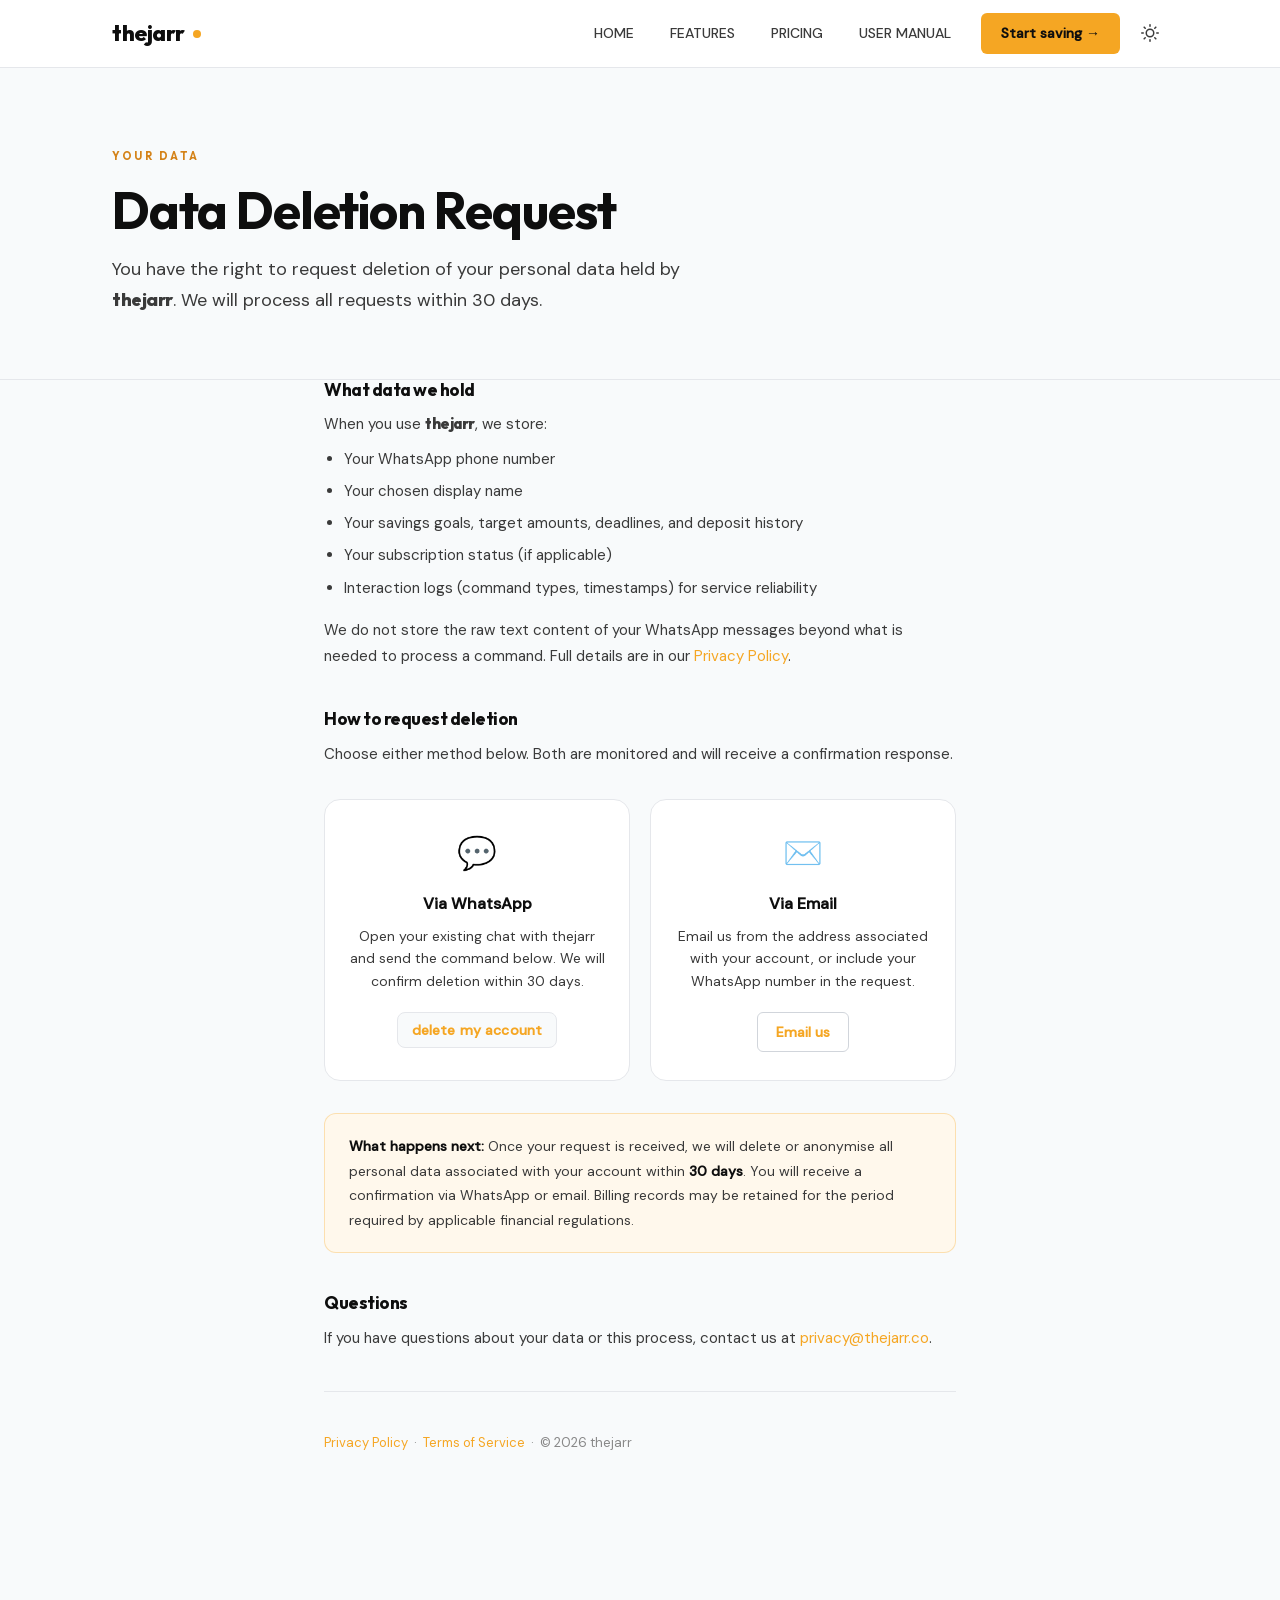
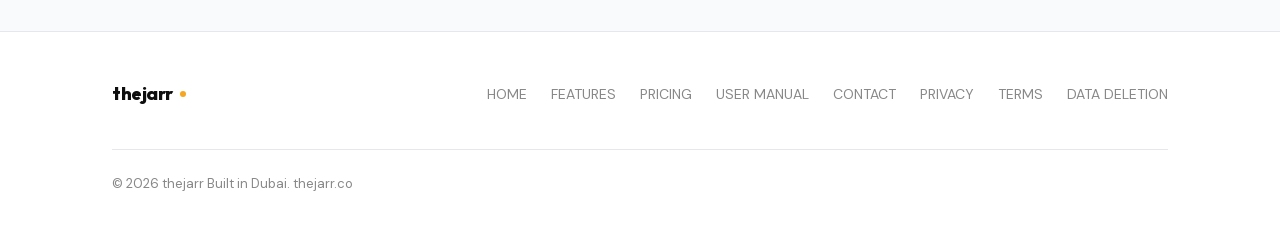
==== data-deletion.html @ 2d52b377 "add data deletion url" ====
<!DOCTYPE html>
<html lang="en">
<head>
  <meta charset="UTF-8" />
  <meta name="viewport" content="width=device-width, initial-scale=1.0" />
  <title>Data Deletion Request - thejarr</title>
  <meta name="description" content="Request deletion of your personal data held by thejarr. We will process your request within 30 days." />
  <link rel="stylesheet" href="theme.css" />
  <link rel="stylesheet" href="theme-dark.css" />
  <link rel="stylesheet" href="styles.css" />
  <style>
    .legal-body {
      max-width: 680px;
      margin: 0 auto;
      padding: 0 24px 80px;
    }
    .legal-body p,
    .legal-body li {
      font-size: 0.9375rem;
      line-height: 1.75;
      color: var(--ink-soft);
    }
    .legal-body ul {
      padding-left: 20px;
      margin: 8px 0 16px;
    }
    .legal-body li { margin-bottom: 6px; }
    .legal-body a { color: var(--amber); text-decoration: none; }
    .legal-body a:hover { text-decoration: underline; }
    .legal-meta {
      font-size: 13px;
      color: var(--ink-muted);
      margin-top: 8px;
    }
    .legal-divider {
      border: none;
      border-top: 1px solid var(--border);
      margin: 40px 0;
    }

    /* Deletion option cards */
    .deletion-options {
      display: grid;
      grid-template-columns: 1fr 1fr;
      gap: 20px;
      margin: 32px 0;
    }
    @media (max-width: 560px) {
      .deletion-options { grid-template-columns: 1fr; }
    }
    .deletion-card {
      background: var(--white);
      border: 1px solid var(--border);
      border-radius: 16px;
      padding: 28px 24px;
      text-align: center;
    }
    .deletion-card .dc-icon {
      font-size: 32px;
      margin-bottom: 12px;
    }
    .deletion-card .dc-title {
      font-size: 1rem;
      font-weight: 700;
      color: var(--ink);
      margin-bottom: 8px;
    }
    .deletion-card .dc-body {
      font-size: 0.875rem;
      color: var(--ink-soft);
      line-height: 1.6;
      margin-bottom: 20px;
    }
    .deletion-card code {
      display: inline-block;
      background: var(--canvas);
      border: 1px solid var(--border);
      border-radius: 8px;
      padding: 6px 14px;
      font-size: 0.875rem;
      color: var(--amber);
      font-family: 'DM Sans', monospace;
      letter-spacing: 0.01em;
    }

    /* Status note */
    .status-note {
      background: var(--amber-pale);
      border: 1px solid var(--accent-border);
      border-radius: 12px;
      padding: 20px 24px;
      margin: 32px 0;
    }
    .status-note p {
      margin: 0;
      font-size: 0.875rem;
      color: var(--ink-soft);
    }
    .status-note strong { color: var(--ink); }
  </style>
</head>
<body>

<nav class="nav"></nav>

<main>

<!-- ══ PAGE HERO ═════════════════════════════════════ -->
<section class="page-hero">
  <div class="container">
    <div style="max-width: 600px;">
      <span class="eyebrow">Your data</span>
      <h1 class="headline anim-fade-up">Data Deletion Request</h1>
      <p class="body-lg anim-fade-up anim-delay-1" style="margin-top: 16px;">
        You have the right to request deletion of your personal data held by <strong class="brand">thejarr</strong>.
        We will process all requests within 30 days.
      </p>
    </div>
  </div>
</section>

<!-- ══ CONTENT ═══════════════════════════════════════ -->
<section class="section" style="padding-top: 0;">
  <div class="legal-body">

    <h2 style="font-size:1.1rem; font-weight:700; color:var(--ink); margin-bottom:12px;">What data we hold</h2>
    <p>When you use <strong class="brand">thejarr</strong>, we store:</p>
    <ul>
      <li>Your WhatsApp phone number</li>
      <li>Your chosen display name</li>
      <li>Your savings goals, target amounts, deadlines, and deposit history</li>
      <li>Your subscription status (if applicable)</li>
      <li>Interaction logs (command types, timestamps) for service reliability</li>
    </ul>
    <p>We do not store the raw text content of your WhatsApp messages beyond what is needed to process a command. Full details are in our <a href="privacy.html">Privacy Policy</a>.</p>

    <h2 style="font-size:1.1rem; font-weight:700; color:var(--ink); margin: 40px 0 12px;">How to request deletion</h2>
    <p>Choose either method below. Both are monitored and will receive a confirmation response.</p>

    <div class="deletion-options">
      <div class="deletion-card">
        <div class="dc-icon">💬</div>
        <div class="dc-title">Via WhatsApp</div>
        <p class="dc-body">Open your existing chat with thejarr and send the command below. We will confirm deletion within 30 days.</p>
        <code>delete my account</code>
      </div>
      <div class="deletion-card">
        <div class="dc-icon">✉️</div>
        <div class="dc-title">Via Email</div>
        <p class="dc-body">Email us from the address associated with your account, or include your WhatsApp number in the request.</p>
        <a href="mailto:privacy@thejarr.co?subject=Data%20Deletion%20Request&body=Please%20delete%20all%20personal%20data%20associated%20with%20my%20account.%20My%20WhatsApp%20number%20is%3A%20" class="btn btn-secondary" style="font-size:14px; padding: 8px 18px;">Email us</a>
      </div>
    </div>

    <div class="status-note">
      <p>
        <strong>What happens next:</strong> Once your request is received, we will delete or anonymise all personal data associated with your account within <strong>30 days</strong>. You will receive a confirmation via WhatsApp or email. Billing records may be retained for the period required by applicable financial regulations.
      </p>
    </div>

    <h2 style="font-size:1.1rem; font-weight:700; color:var(--ink); margin: 40px 0 12px;">Questions</h2>
    <p>
      If you have questions about your data or this process, contact us at
      <a href="mailto:privacy@thejarr.co">privacy@thejarr.co</a>.
    </p>

    <hr class="legal-divider" />
    <p style="font-size:13px; color:var(--ink-muted);">
      <a href="privacy.html">Privacy Policy</a> &nbsp;·&nbsp;
      <a href="terms.html">Terms of Service</a> &nbsp;·&nbsp;
      © 2026 thejarr
    </p>
  </div>
</section>

</main>

<footer class="footer"></footer>

<script src="main.js"></script>
</body>
</html>
---- theme.css ----
/* ═══════════════════════════════════════════════════════
   thejarr — Colour Theme (light)
   Edit this file to change the entire site palette.
   Dark overrides live in theme-dark.css
═══════════════════════════════════════════════════════ */

:root {
  /* ── Text ─────────────────────────────────────────── */
  --ink:              #0e0e0e;
  --ink-soft:         #3a3a3a;
  --ink-muted:        #888;

  /* ── Backgrounds ──────────────────────────────────── */
  --canvas:           #f8fafb;
  --white:            #ffffff;
  --nav-bg:           rgba(255,255,255,0.92);
  --nav-mobile-bg:    rgba(255,255,255,0.98);
  --surface-inverse:  #0e0e0e;   /* dark blocks: CTA, phone, cmd blocks */

  /* ── Accent (brand colour) ────────────────────────── */
  --amber:            #f5a623;
  --amber-deep:       #d4831a;
  --amber-pale:       #fff8ec;
  --amber-glow:       rgba(245,166,35,0.12);
  --accent-border:    rgba(245,166,35,0.3);

  /* ── Semantic ─────────────────────────────────────── */
  --green:            #10b981;

  /* ── Borders ──────────────────────────────────────── */
  --border:           #e5e7eb;
  --border-strong:    #d1d5db;
}
---- theme-dark.css ----
/* ═══════════════════════════════════════════════════════
   thejarr — Dark Theme
   Applied via [data-theme="dark"] on <html>.
   Also respects prefers-color-scheme when no explicit
   preference has been set by the user.
═══════════════════════════════════════════════════════ */

/* ── Shared dark values ─────────────────────────────── */
[data-theme="dark"] {
  /* ── Text ───────────────────────────────────────── */
  --ink:              #f0f0f0;
  --ink-soft:         #a8a8b3;
  --ink-muted:        #5a5a68;

  /* ── Backgrounds ────────────────────────────────── */
  --canvas:           #0d1117;
  --white:            #161b26;
  --nav-bg:           rgba(13,17,23,0.92);
  --nav-mobile-bg:    rgba(13,17,23,0.98);
  --surface-inverse:  #1a2030;

  /* ── Accent — unchanged ──────────────────────────── */
  --amber:            #f5a623;
  --amber-deep:       #d4831a;
  --amber-pale:       rgba(245,166,35,0.12);
  --amber-glow:       rgba(245,166,35,0.15);
  --accent-border:    rgba(245,166,35,0.35);
  --green:            #10b981;

  /* ── Borders ─────────────────────────────────────── */
  --border:           rgba(255,255,255,0.08);
  --border-strong:    rgba(255,255,255,0.16);

  /* ── Shadows ─────────────────────────────────────── */
  --shadow-sm: 0 1px 3px rgba(0,0,0,0.4), 0 1px 2px rgba(0,0,0,0.3);
  --shadow-md: 0 4px 16px rgba(0,0,0,0.5), 0 2px 6px rgba(0,0,0,0.3);
  --shadow-lg: 0 16px 48px rgba(0,0,0,0.6), 0 4px 12px rgba(0,0,0,0.4);
}

/* ── WhatsApp pill ──────────────────────────────────── */
[data-theme="dark"] .wa-pill {
  background: rgba(34,197,94,0.08);
  color: #86efac;
  border-color: rgba(34,197,94,0.18);
}

/* ── Phone mockup — dark WhatsApp palette ───────────── */
[data-theme="dark"] .phone-header {
  background: #1f2c34;
}
[data-theme="dark"] .phone-screen {
  background: #0d1821;
}
[data-theme="dark"] .bubble-in  { background: #202c33; color: #e9edef; }
[data-theme="dark"] .bubble-out { background: #005c4b; color: #e9edef; }
[data-theme="dark"] .bubble-time { color: rgba(255,255,255,0.45); }

/* ── System preference (when no explicit toggle set) ── */
@media (prefers-color-scheme: dark) {
  :root:not([data-theme="light"]) .phone-header { background: #1f2c34; }
  :root:not([data-theme="light"]) .phone-screen {
    background: #0d1821;
  }
  :root:not([data-theme="light"]) .bubble-in  { background: #202c33; color: #e9edef; }
  :root:not([data-theme="light"]) .bubble-out { background: #005c4b; color: #e9edef; }
  :root:not([data-theme="light"]) .bubble-time { color: rgba(255,255,255,0.45); }
  :root:not([data-theme="light"]) .wa-pill {
    background: rgba(34,197,94,0.08);
    color: #86efac;
    border-color: rgba(34,197,94,0.18);
  }

  :root:not([data-theme="light"]) {
    --ink:              #f0f0f0;
    --ink-soft:         #a8a8b3;
    --ink-muted:        #5a5a68;
    --canvas:           #0d1117;
    --white:            #161b26;
    --nav-bg:           rgba(13,17,23,0.92);
    --nav-mobile-bg:    rgba(13,17,23,0.98);
    --surface-inverse:  #1a2030;
    --amber:            #f5a623;
    --amber-deep:       #d4831a;
    --amber-pale:       rgba(245,166,35,0.12);
    --amber-glow:       rgba(245,166,35,0.15);
    --accent-border:    rgba(245,166,35,0.35);
    --green:            #10b981;
    --border:           rgba(255,255,255,0.08);
    --border-strong:    rgba(255,255,255,0.16);
    --shadow-sm: 0 1px 3px rgba(0,0,0,0.4), 0 1px 2px rgba(0,0,0,0.3);
    --shadow-md: 0 4px 16px rgba(0,0,0,0.5), 0 2px 6px rgba(0,0,0,0.3);
    --shadow-lg: 0 16px 48px rgba(0,0,0,0.6), 0 4px 12px rgba(0,0,0,0.4);
  }
}
---- styles.css ----
/* ═══════════════════════════════════════════════════════
   JARR — Global Styles
   thejarr.co
═══════════════════════════════════════════════════════ */

/* ── Self-hosted fonts ───────────────────────────────────────── */
@font-face {
  font-family: 'Outfit';
  font-style: normal;
  font-weight: 300 800;
  font-display: swap;
  src: url('fonts/outfit-latin-ext.woff2') format('woff2');
  unicode-range: U+0100-02BA, U+02BD-02C5, U+02C7-02CC, U+02CE-02D7, U+02DD-02FF, U+0304, U+0308, U+0329, U+1D00-1DBF, U+1E00-1E9F, U+1EF2-1EFF, U+2020, U+20A0-20AB, U+20AD-20C0, U+2113, U+2C60-2C7F, U+A720-A7FF;
}
@font-face {
  font-family: 'Outfit';
  font-style: normal;
  font-weight: 300 800;
  font-display: swap;
  src: url('fonts/outfit-latin.woff2') format('woff2');
  unicode-range: U+0000-00FF, U+0131, U+0152-0153, U+02BB-02BC, U+02C6, U+02DA, U+02DC, U+0304, U+0308, U+0329, U+2000-206F, U+20AC, U+2122, U+2191, U+2193, U+2212, U+2215, U+FEFF, U+FFFD;
}

@font-face {
  font-family: 'DM Sans';
  font-style: normal;
  font-weight: 300 500;
  font-display: swap;
  src: url('fonts/c3cb240f9c892514-s.d8e4bce2.woff2') format('woff2');
  unicode-range: U+100-2BA, U+2BD-2C5, U+2C7-2CC, U+2CE-2D7, U+2DD-2FF, U+304, U+308, U+329, U+1D00-1DBF, U+1E00-1E9F, U+1EF2-1EFF, U+2020, U+20A0-20AB, U+20AD-20C0, U+2113, U+2C60-2C7F, U+A720-A7FF;
}
@font-face {
  font-family: 'DM Sans';
  font-style: normal;
  font-weight: 300 500;
  font-display: swap;
  src: url('fonts/5c285b27cdda1fe8-s.p.a62025f2.woff2') format('woff2');
  unicode-range: U+0000-00FF, U+0131, U+0152-0153, U+02BB-02BC, U+02C6, U+02DA, U+02DC, U+0304, U+0308, U+0329, U+2000-206F, U+20AC, U+2122, U+2191, U+2193, U+2212, U+2215, U+FEFF, U+FFFD;
}
@font-face {
  font-family: 'DM Sans Fallback';
  src: local(Arial);
  ascent-override: 94.9%;
  descent-override: 29.66%;
  line-gap-override: 0%;
  size-adjust: 104.53%;
}

/* ── Tokens ─────────────────────────────────────────── */
/* Colours live in theme.css — loaded via <link> in HTML */

:root {
  --shadow-sm: 0 1px 3px rgba(0,0,0,0.06), 0 1px 2px rgba(0,0,0,0.04);
  --shadow-md: 0 4px 16px rgba(0,0,0,0.08), 0 2px 6px rgba(0,0,0,0.04);
  --shadow-lg: 0 16px 48px rgba(0,0,0,0.10), 0 4px 12px rgba(0,0,0,0.06);
  --radius-sm: 6px;
  --radius-md: 12px;
  --radius-lg: 20px;
  --font-display: 'Outfit', sans-serif;
  --font-body:    'DM Sans', 'DM Sans Fallback', sans-serif;
  --max-w: 1120px;
  --nav-h: 68px;
}

/* ── Reset ───────────────────────────────────────────── */
*, *::before, *::after { box-sizing: border-box; margin: 0; padding: 0; }
html { scroll-behavior: smooth; }
body {
  -webkit-font-smoothing: antialiased;
  -moz-osx-font-smoothing: grayscale;
  background: var(--canvas);
  color: var(--ink);
  font-family: var(--font-body);
  font-size: 16px;
  line-height: 1.6;
}
img, svg { display: block; max-width: 100%; }
a { color: inherit; text-decoration: none; }
button { cursor: pointer; font-family: inherit; border: none; background: none; }

/* ── Nav ─────────────────────────────────────────────── */
.nav {
  position: sticky;
  top: 0;
  z-index: 100;
  background: var(--nav-bg);
  backdrop-filter: blur(12px);
  border-bottom: 1px solid var(--border);
  height: var(--nav-h);
}
.nav-inner {
  max-width: var(--max-w);
  margin: 0 auto;
  padding: 0 32px;
  height: 100%;
  display: flex;
  align-items: center;
  justify-content: space-between;
}
.nav-logo {
  font-family: var(--font-display);
  font-weight: 800;
  font-size: 22px;
  letter-spacing: -0.5px;
  color: var(--ink);
  display: flex;
  align-items: center;
  gap: 8px;
}
.brand {
  font-family: var(--font-display);
  font-weight: 800;
  letter-spacing: -0.5px;
  font-size: inherit;
}
.nav-logo-dot {
  width: 8px;
  height: 8px;
  border-radius: 50%;
  background: var(--amber);
  display: inline-block;
}
.nav-links {
  display: flex;
  align-items: center;
  gap: 8px;
}
.nav-link {
  font-size: 14px;
  font-weight: 500;
  color: var(--ink-soft);
  padding: 8px 14px;
  border-radius: var(--radius-sm);
  transition: color 0.15s, background 0.15s;
}
.nav-link:hover { color: var(--ink); background: var(--amber-glow); }
.nav-link.active { color: var(--amber-deep); font-weight: 600; }
.nav-cta {
  font-size: 14px;
  font-weight: 600;
  color: var(--ink);
  background: var(--amber);
  padding: 9px 20px;
  border-radius: var(--radius-sm);
  transition: background 0.15s, transform 0.1s;
  margin-left: 8px;
}
.nav-cta:hover { background: var(--amber-deep); color: #fff; transform: translateY(-2px); box-shadow: 0 8px 24px rgba(245,166,35,0.35); }
.theme-toggle {
  width: 36px; height: 36px;
  display: flex; align-items: center; justify-content: center;
  border-radius: var(--radius-sm);
  color: var(--ink-soft);
  transition: color 0.15s, background 0.15s;
  margin-left: 4px;
  flex-shrink: 0;
}
.theme-toggle:hover { background: var(--amber-glow); color: var(--ink); }
.theme-toggle .icon-moon { display: none; }
[data-theme="dark"] .theme-toggle .icon-sun  { display: none; }
[data-theme="dark"] .theme-toggle .icon-moon { display: block; }

/* ── Mobile nav toggle ───────────────────────────────── */
.nav-toggle {
  display: none;
  flex-direction: column;
  justify-content: center;
  gap: 5px;
  padding: 6px 8px;
  border-radius: var(--radius-sm);
  background: none;
  border: none;
  cursor: pointer;
  transition: background 0.15s;
}
.nav-toggle:hover { background: var(--amber-glow); }
.nav-toggle span {
  display: block;
  width: 20px;
  height: 2px;
  background: var(--ink);
  border-radius: 2px;
  transition: transform 0.25s ease, opacity 0.2s ease;
  transform-origin: center;
}
.nav-toggle.open span:nth-child(1) { transform: translateY(7px) rotate(45deg); }
.nav-toggle.open span:nth-child(2) { opacity: 0; transform: scaleX(0); }
.nav-toggle.open span:nth-child(3) { transform: translateY(-7px) rotate(-45deg); }

/* ── Mobile nav menu ─────────────────────────────────── */
.nav-mobile {
  display: none;
  position: absolute;
  top: 100%;
  left: 0;
  right: 0;
  background: var(--nav-mobile-bg);
  backdrop-filter: blur(12px);
  border-bottom: 1px solid var(--border);
  padding: 8px 20px 20px;
  flex-direction: column;
  gap: 2px;
  box-shadow: var(--shadow-md);
  z-index: 99;
}
.nav-mobile.open { display: flex; }
.nav-mobile .nav-link {
  display: block;
  font-size: 15px;
  padding: 12px 14px;
  border-radius: var(--radius-sm);
}
.nav-mobile .nav-mobile-cta {
  display: block;
  margin-top: 8px;
  text-align: center;
  font-size: 15px;
  font-weight: 600;
  color: var(--ink);
  background: var(--amber);
  padding: 13px 20px;
  border-radius: var(--radius-sm);
  transition: background 0.15s;
}
.nav-mobile .nav-mobile-cta:hover { background: var(--amber-deep); color: #fff; }

/* ── Shared layout ───────────────────────────────────── */
.container {
  max-width: var(--max-w);
  margin: 0 auto;
  padding: 0 32px;
}
.section { padding: 96px 0; }
.section-sm { padding: 64px 0; }

/* ── Typography ──────────────────────────────────────── */
.eyebrow {
  font-family: var(--font-display);
  font-size: 11px;
  font-weight: 700;
  letter-spacing: 2.5px;
  text-transform: uppercase;
  color: var(--amber-deep);
  margin-bottom: 16px;
  display: block;
}
h1, h2, h3, h4 { font-family: var(--font-display); line-height: 1.1; letter-spacing: -0.5px; }
.display {
  font-size: clamp(48px, 6vw, 80px);
  font-weight: 800;
  line-height: 1.0;
  letter-spacing: -2px;
}
.headline { font-size: clamp(32px, 4vw, 52px); font-weight: 700; letter-spacing: -1px; }
.subheadline { font-size: clamp(20px, 2.5vw, 28px); font-weight: 600; letter-spacing: -0.5px; }
.body-lg { font-family: var(--font-body); font-size: 18px; line-height: 1.7; color: var(--ink-soft); }
.body-md { font-family: var(--font-body); font-size: 16px; line-height: 1.7; color: var(--ink-soft); }

/* ── Buttons ─────────────────────────────────────────── */
.btn {
  display: inline-flex;
  align-items: center;
  gap: 8px;
  padding: 14px 28px;
  border-radius: var(--radius-sm);
  font-weight: 600;
  font-size: 15px;
  transition: all 0.15s;
  font-family: var(--font-body);
}
.btn-primary {
  background: var(--amber);
  color: var(--ink);
}
.btn-primary:hover { background: var(--amber-deep); color: #fff; transform: translateY(-2px); box-shadow: 0 8px 24px rgba(245,166,35,0.35); }
.btn-secondary {
  background: transparent;
  color: var(--ink);
  border: 1.5px solid var(--border-strong);
}
.btn-secondary:hover { border-color: var(--amber); color: var(--amber-deep); background: var(--amber-glow); }
.btn-lg { padding: 17px 36px; font-size: 16px; }

/* ── Cards ───────────────────────────────────────────── */
.card {
  background: var(--white);
  border: 1px solid var(--border);
  border-radius: var(--radius-lg);
  padding: 32px;
  box-shadow: var(--shadow-sm);
  transition: box-shadow 0.2s, transform 0.2s;
}
.card:hover { box-shadow: var(--shadow-md); transform: translateY(-2px); }

/* ── Footer ──────────────────────────────────────────── */
.footer {
  border-top: 1px solid var(--border);
  padding: 48px 0 32px;
  background: var(--white);
}
.footer-inner {
  max-width: var(--max-w);
  margin: 0 auto;
  padding: 0 32px;
  display: flex;
  justify-content: space-between;
  align-items: center;
  flex-wrap: wrap;
  gap: 16px;
}
.footer-logo {
  font-family: var(--font-display);
  font-weight: 800;
  font-size: 18px;
  letter-spacing: -0.5px;
  display: flex;
  align-items: center;
  gap: 7px;
}
.footer-links { display: flex; gap: 24px; }
.footer-link { font-size: 14px; color: var(--ink-muted); transition: color 0.15s; }
.footer-link:hover { color: var(--ink); }
.footer-legal { font-size: 13px; color: var(--ink-muted); width: 100%; margin-top: 24px; padding-top: 24px; border-top: 1px solid var(--border); }

/* ── Utility ──────────────────────────────────────────── */
.amber { color: var(--amber-deep); }
.tag {
  display: inline-block;
  background: var(--amber-pale);
  color: var(--amber-deep);
  font-size: 12px;
  font-weight: 600;
  padding: 4px 10px;
  border-radius: 999px;
  letter-spacing: 0.3px;
}
.tag-green {
  background: #e8f5f0;
  color: var(--green);
}
.divider {
  border: none;
  border-top: 1px solid var(--border);
  margin: 0;
}

/* ── Animations ──────────────────────────────────────── */
@keyframes fadeUp {
  from { opacity: 0; transform: translateY(24px); }
  to   { opacity: 1; transform: translateY(0); }
}
@keyframes fadeIn {
  from { opacity: 0; }
  to   { opacity: 1; }
}
.anim-fade-up { animation: fadeUp 0.6s ease both; }
.anim-delay-1 { animation-delay: 0.1s; }
.anim-delay-2 { animation-delay: 0.2s; }
.anim-delay-3 { animation-delay: 0.3s; }
.anim-delay-4 { animation-delay: 0.4s; }

/* ── WhatsApp pill ───────────────────────────────────── */
.wa-pill {
  display: inline-flex;
  align-items: center;
  gap: 8px;
  background: #f0fdf4;
  color: #166534;
  border: 1px solid #bbf7d0;
  font-size: 13px;
  font-weight: 600;
  padding: 6px 14px 6px 10px;
  border-radius: 999px;
}
.wa-pill svg { flex-shrink: 0; }

/* ── Responsive ──────────────────────────────────────── */
@media (max-width: 768px) {
  .container { padding: 0 20px; }
  .section { padding: 64px 0; }
  .section-sm { padding: 48px 0; }
  .nav-inner { padding: 0 20px; }
  .nav-links { display: none; }
  .nav-toggle { display: flex; }
  .footer-inner { flex-direction: column; align-items: flex-start; }
  .footer-links { flex-wrap: wrap; gap: 16px; }
}
@media (max-width: 480px) {
  .section { padding: 48px 0; }
  .section-sm { padding: 36px 0; }
  .btn-lg { padding: 14px 24px; font-size: 15px; }
  .cta-section { padding: 36px 24px !important; }
}

/* ═══════════════════════════════════════════════════════
   SHARED INNER-PAGE COMPONENTS
═══════════════════════════════════════════════════════ */

/* ── Page hero (features / pricing / manual) ──────── */
.page-hero { padding: 80px 0 64px; border-bottom: 1px solid var(--border); }
.page-hero-inner { max-width: 680px; }

@media (max-width: 768px) {
  .page-hero { padding: 48px 0 40px; }
}

/* ═══════════════════════════════════════════════════════
   INDEX PAGE
═══════════════════════════════════════════════════════ */

/* ── Hero ─────────────────────────────────────────── */
.hero {
  min-height: calc(100vh - var(--nav-h));
  display: grid;
  grid-template-columns: 1.15fr 0.85fr;
  align-items: center;
  gap: 64px;
  padding: 80px 0;
}
.hero-label {
  display: inline-flex;
  align-items: center;
  gap: 10px;
  margin-bottom: 32px;
}
.hero-title { margin-bottom: 24px; }
.hero-title .line-accent {
  display: block;
  color: var(--amber-deep);
  position: relative;
}
.hero-title .line-accent::after {
  content: '';
  position: absolute;
  bottom: 4px;
  left: 0;
  width: 100%;
  height: 6px;
  background: var(--amber);
  opacity: 0.3;
  border-radius: 2px;
}
.hero-sub {
  font-size: 19px;
  line-height: 1.65;
  color: var(--ink-soft);
  margin-bottom: 40px;
  max-width: 440px;
}
.hero-actions { display: flex; gap: 14px; flex-wrap: wrap; }
.hero-note {
  margin-top: 20px;
  font-size: 13px;
  color: var(--ink-muted);
  display: flex;
  align-items: center;
  gap: 6px;
}
.hero-note::before {
  content: '';
  display: inline-block;
  width: 6px;
  height: 6px;
  border-radius: 50%;
  background: var(--green);
}

/* ── Phone mockup ─────────────────────────────────── */
.hero-visual {
  display: flex;
  justify-content: flex-end;
  align-items: center;
  position: relative;
}
.phone-frame {
  width: 360px;
  background: var(--surface-inverse);
  border-radius: 40px;
  padding: 12px;
  box-shadow: var(--shadow-lg), 0 0 0 1px rgba(255,255,255,0.05);
  position: relative;
  z-index: 2;
}
.phone-screen {
  background: #e5ddd5;
  border-radius: 30px;
  overflow: hidden;
  min-height: 520px;
  display: flex;
  flex-direction: column;
}
.phone-header {
  background: #075e54;
  padding: 16px;
  display: flex;
  align-items: center;
  gap: 12px;
}
.phone-avatar {
  width: 36px;
  height: 36px;
  border-radius: 50%;
  background: var(--amber);
  display: flex;
  align-items: center;
  justify-content: center;
  font-family: var(--font-display);
  font-weight: 800;
  font-size: 14px;
  color: var(--ink);
  flex-shrink: 0;
}
.phone-name { color: #fff; font-size: 15px; font-weight: 600; }
.phone-status { color: rgba(255,255,255,0.65); font-size: 12px; }
.chat-body { flex: 1; padding: 16px 12px; display: flex; flex-direction: column; gap: 8px; }
.bubble {
  max-width: 80%;
  padding: 9px 13px;
  border-radius: 12px;
  font-size: 13px;
  line-height: 1.5;
  position: relative;
  overflow: hidden;
}
.bubble-in {
  background: #fff;
  align-self: flex-start;
  border-top-left-radius: 3px;
  box-shadow: 0 1px 2px rgba(0,0,0,0.1);
  color: #0e0e0e;
}
.bubble-out {
  background: #dcf8c6;
  align-self: flex-end;
  border-top-right-radius: 3px;
  box-shadow: 0 1px 2px rgba(0,0,0,0.1);
  color: #0e0e0e;
}
.bubble-time {
  font-size: 10px;
  color: #888;
  text-align: right;
  margin-top: 2px;
}
.bubble strong { display: block; font-weight: 600; margin-bottom: 2px; }
.bubble .progress-bar-wrap {
  margin-top: 6px;
  width: 100%;
  background: rgba(0,0,0,0.08);
  border-radius: 999px;
  height: 6px;
  overflow: hidden;
}
.bubble .progress-bar-fill {
  height: 100%;
  background: var(--amber);
  border-radius: 999px;
  width: 68%;
}

/* Glow blob behind phone */
.hero-glow {
  position: absolute;
  width: 400px;
  height: 400px;
  background: radial-gradient(circle, var(--amber-glow) 0%, transparent 70%);
  border-radius: 50%;
  top: 50%;
  left: 50%;
  transform: translate(-50%, -50%);
  z-index: 1;
  pointer-events: none;
}

/* ── Trust bar ────────────────────────────────────── */
.trust-bar {
  background: var(--white);
  border-top: 1px solid var(--border);
  border-bottom: 1px solid var(--border);
  padding: 24px 0;
}
.trust-inner {
  max-width: var(--max-w);
  margin: 0 auto;
  padding: 0 32px;
  display: flex;
  align-items: center;
  gap: 32px;
  flex-wrap: wrap;
}
.trust-label {
  font-family: var(--font-display);
  font-size: 11px;
  font-weight: 700;
  letter-spacing: 2.5px;
  text-transform: uppercase;
  color: var(--ink-muted);
  white-space: nowrap;
}
.trust-flags {
  display: flex;
  gap: 20px;
  align-items: center;
  flex-wrap: wrap;
}
.trust-flag {
  display: flex;
  align-items: center;
  gap: 7px;
  font-size: 13px;
  font-weight: 500;
  color: var(--ink-soft);
}
.flag { font-size: 18px; }

/* ── How it works strip ───────────────────────────── */
.how-strip {
  display: grid;
  grid-template-columns: repeat(3, 1fr);
  gap: 2px;
  background: var(--border);
  border: 1px solid var(--border);
  border-radius: var(--radius-lg);
  overflow: hidden;
}
.how-step {
  background: var(--white);
  padding: 40px 32px;
  position: relative;
  box-shadow: var(--shadow-sm);
  transition: box-shadow 0.2s, transform 0.2s;
}
.how-step:hover { box-shadow: var(--shadow-md); transform: translateY(-2px); }
.step-number {
  font-family: var(--font-display);
  font-size: 64px;
  font-weight: 800;
  line-height: 1;
  color: var(--amber);
  opacity: 0.25;
  margin-bottom: 16px;
}
.step-title {
  font-family: var(--font-display);
  font-size: 18px;
  font-weight: 700;
  margin-bottom: 10px;
}
.step-body { font-family: var(--font-body); font-size: 15px; color: var(--ink-soft); line-height: 1.65; }

/* ── Social proof ─────────────────────────────────── */
.quote-grid {
  display: grid;
  grid-template-columns: repeat(3, 1fr);
  gap: 20px;
}
.quote-card {
  background: var(--white);
  border: 1px solid var(--border);
  border-radius: var(--radius-lg);
  padding: 28px;
  box-shadow: var(--shadow-sm);
  transition: box-shadow 0.2s, transform 0.2s;
}
.quote-card:hover { box-shadow: var(--shadow-md); transform: translateY(-2px); }
.quote-stars { color: var(--amber); font-size: 14px; margin-bottom: 14px; letter-spacing: 2px; }
.quote-text {
  font-family: var(--font-body);
  font-size: 15px;
  line-height: 1.65;
  color: var(--ink-soft);
  margin-bottom: 20px;
  font-style: italic;
}
.quote-author { display: flex; align-items: center; gap: 10px; }
.quote-avatar {
  width: 36px;
  height: 36px;
  border-radius: 50%;
  background: var(--amber-pale);
  display: flex;
  align-items: center;
  justify-content: center;
  font-family: var(--font-display);
  font-weight: 700;
  font-size: 14px;
  color: var(--amber-deep);
  flex-shrink: 0;
}
.quote-name { font-weight: 600; font-size: 14px; }
.quote-role { font-size: 12px; color: var(--ink-muted); }

/* ── Beta / early access block ────────────────────── */
.beta-block {
  background: var(--amber-pale);
  border: 1.5px solid var(--accent-border);
  border-radius: var(--radius-lg);
  padding: 72px 48px;
  text-align: center;
}
.beta-pills {
  display: flex;
  flex-wrap: wrap;
  gap: 10px;
  justify-content: center;
}

/* ── CTA section ──────────────────────────────────── */
.cta-section {
  background: var(--surface-inverse);
  border-radius: var(--radius-lg);
  padding: 72px 64px;
  display: grid;
  grid-template-columns: 1fr auto;
  gap: 48px;
  align-items: center;
}
.cta-section .headline { color: #fff; }
.cta-section .body-lg { color: rgba(255,255,255,0.6); margin-top: 12px; }
.cta-actions { display: flex; flex-direction: column; gap: 12px; align-items: center; }
.cta-note { font-size: 12px; color: rgba(255,255,255,0.4); text-align: center; }

@media (max-width: 900px) {
  .hero { grid-template-columns: 1fr; gap: 40px; padding: 60px 0; }
  .hero-visual { justify-content: center; display: block; text-align: center; }
  .phone-frame { width: 320px; display: inline-block; text-align: left; }
  .how-strip { grid-template-columns: 1fr; }
  .quote-grid { grid-template-columns: 1fr; }
  .cta-section { grid-template-columns: 1fr; padding: 48px 32px; }
  .cta-actions { align-items: flex-start; }
}
@media (max-width: 480px) {
  .hero { gap: 32px; padding: 40px 0; }
  .hero-sub { max-width: 100%; font-size: 17px; }
  .phone-frame { width: 100%; max-width: 360px; }
  .hero-actions { flex-direction: column; }
  .hero-actions .btn { width: 100%; justify-content: center; }
}

/* ═══════════════════════════════════════════════════════
   FEATURES PAGE
═══════════════════════════════════════════════════════ */

/* ── Feature grid ─────────────────────────────────── */
.feature-grid {
  display: grid;
  grid-template-columns: repeat(2, 1fr);
  gap: 2px;
  background: var(--border);
  border: 1px solid var(--border);
  border-radius: var(--radius-lg);
  overflow: hidden;
}
.feature-cell {
  background: var(--white);
  padding: 44px 40px;
  transition: box-shadow 0.2s, transform 0.2s;
}
.feature-cell:hover { box-shadow: var(--shadow-md); transform: translateY(-2px); }
.feature-cell.span-2 { grid-column: span 2; }
.feature-icon {
  width: 48px;
  height: 48px;
  border-radius: var(--radius-md);
  background: var(--amber-pale);
  display: flex;
  align-items: center;
  justify-content: center;
  font-size: 22px;
  margin-bottom: 20px;
}
.feature-title {
  font-family: var(--font-display);
  font-size: 20px;
  font-weight: 700;
  margin-bottom: 10px;
  letter-spacing: -0.5px;
}
.feature-body {
  font-family: var(--font-body);
  font-size: 15px;
  line-height: 1.7;
  color: var(--ink-soft);
}
.feature-tag { margin-top: 16px; }

/* ── Command reference ────────────────────────────── */
.cmd-table {
  width: 100%;
  border-collapse: collapse;
}
.cmd-table th {
  font-family: var(--font-display);
  font-size: 11px;
  font-weight: 700;
  letter-spacing: 2.5px;
  text-transform: uppercase;
  color: var(--ink-muted);
  text-align: left;
  padding: 0 0 12px;
  border-bottom: 1px solid var(--border);
}
.cmd-table td {
  padding: 14px 0;
  border-bottom: 1px solid var(--border);
  vertical-align: top;
}
.cmd-table tr:last-child td { border-bottom: none; }
.cmd {
  font-family: 'Courier New', monospace;
  font-size: 14px;
  font-weight: 600;
  color: var(--ink);
  background: var(--amber-pale);
  padding: 3px 8px;
  border-radius: 4px;
  white-space: nowrap;
}
.cmd-desc {
  font-size: 14px;
  color: var(--ink-soft);
  padding-left: 24px;
}
.cmd-group {
  font-family: var(--font-display);
  font-size: 11px;
  font-weight: 700;
  letter-spacing: 2.5px;
  text-transform: uppercase;
  color: var(--amber-deep);
  padding: 24px 0 4px;
  display: block;
}

/* ── Currency table ───────────────────────────────── */
.ccy-row {
  display: flex;
  align-items: center;
  gap: 16px;
  padding: 16px 0;
  border-bottom: 1px solid var(--border);
}
.ccy-row:last-child { border-bottom: none; }
.ccy-flag { font-size: 24px; }
.ccy-name { font-weight: 600; font-size: 15px; flex: 1; }
.ccy-code {
  font-family: 'Courier New', monospace;
  font-size: 13px;
  color: var(--ink-muted);
  background: var(--canvas);
  padding: 2px 8px;
  border-radius: 4px;
}

/* ── Comparison table ─────────────────────────────── */
.compare-wrap {
  overflow-x: auto;
  -webkit-overflow-scrolling: touch;
}
.compare-table {
  width: 100%;
  min-width: 540px;
  border-collapse: collapse;
  background: var(--white);
  border: 1px solid var(--border);
  border-radius: var(--radius-lg);
  overflow: hidden;
}
.compare-table th {
  padding: 16px 24px;
  text-align: left;
  font-family: var(--font-display);
  font-size: 13px;
  font-weight: 700;
  background: var(--canvas);
  border-bottom: 1px solid var(--border);
}
.compare-table th:not(:first-child) { text-align: center; }
.compare-table td {
  padding: 14px 24px;
  font-size: 14px;
  color: var(--ink-soft);
  border-bottom: 1px solid var(--border);
}
.compare-table tr:last-child td { border-bottom: none; }
.compare-table td:not(:first-child) { text-align: center; }
.check { color: var(--green); font-size: 16px; }
.cross { color: #ccc; font-size: 16px; }
.compare-table th.highlight { background: var(--amber-pale); color: var(--amber-deep); }
.compare-table td.highlight { background: var(--amber-glow); }

/* ── Currencies section ───────────────────────────── */
.currencies-grid {
  display: grid;
  grid-template-columns: 1fr 1fr;
  gap: 80px;
  align-items: start;
}

/* ── Summary inner grid ───────────────────────────── */
.summary-inner {
  display: grid;
  grid-template-columns: 1fr 1fr;
  gap: 40px;
  align-items: center;
}

@media (max-width: 768px) {
  .feature-grid { grid-template-columns: 1fr; }
  .feature-cell.span-2 { grid-column: span 1; }
  .feature-cell { padding: 32px 24px; }
  .currencies-grid { grid-template-columns: 1fr; gap: 40px; }
  .summary-inner { grid-template-columns: 1fr; }
  .cmd-table { font-size: 13px; }
  .cmd-desc { padding-left: 12px; }
}

/* ═══════════════════════════════════════════════════════
   PRICING PAGE
═══════════════════════════════════════════════════════ */

/* ── Pricing cards ────────────────────────────────── */
.pricing-grid {
  display: grid;
  grid-template-columns: 1fr 1fr;
  gap: 24px;
  max-width: 820px;
  margin: 0 auto;
}
.pricing-card {
  background: var(--white);
  border: 1.5px solid var(--border);
  border-radius: var(--radius-lg);
  padding: 40px;
  position: relative;
  box-shadow: var(--shadow-sm);
  transition: box-shadow 0.2s, transform 0.2s;
}
.pricing-card:hover { box-shadow: var(--shadow-md); transform: translateY(-2px); }
.pricing-card.featured:hover { box-shadow: 0 0 0 4px var(--amber-glow), var(--shadow-lg); }
.pricing-card.featured {
  border-color: var(--amber);
  box-shadow: 0 0 0 4px var(--amber-glow), var(--shadow-lg);
}
.pricing-badge {
  position: absolute;
  top: -14px;
  left: 50%;
  transform: translateX(-50%);
  background: var(--amber);
  color: var(--ink);
  font-family: var(--font-display);
  font-size: 11px;
  font-weight: 700;
  letter-spacing: 2.5px;
  text-transform: uppercase;
  padding: 5px 16px;
  border-radius: 999px;
  white-space: nowrap;
}
.plan-name {
  font-family: var(--font-display);
  font-size: 11px;
  font-weight: 700;
  letter-spacing: 2.5px;
  text-transform: uppercase;
  color: var(--ink-muted);
  margin-bottom: 20px;
}
.plan-price {
  font-family: var(--font-display);
  font-weight: 800;
  font-size: 52px;
  letter-spacing: -2px;
  line-height: 1;
  color: var(--ink);
  margin-bottom: 4px;
}
.plan-price sup {
  font-size: 22px;
  font-weight: 700;
  vertical-align: super;
  letter-spacing: 0;
}
.plan-price span.per {
  font-size: 16px;
  font-weight: 400;
  letter-spacing: 0;
  color: var(--ink-muted);
}
.plan-desc {
  font-family: var(--font-body);
  font-size: 14px;
  color: var(--ink-muted);
  margin-bottom: 32px;
  line-height: 1.5;
  min-height: 42px;
}
.plan-cta { width: 100%; text-align: center; justify-content: center; border-radius: var(--radius-sm); }
.plan-features {
  margin-top: 32px;
  padding-top: 32px;
  border-top: 1px solid var(--border);
  list-style: none;
  display: flex;
  flex-direction: column;
  gap: 14px;
}
.plan-feature {
  display: flex;
  align-items: flex-start;
  gap: 10px;
  font-family: var(--font-body);
  font-size: 14px;
  color: var(--ink-soft);
  line-height: 1.5;
}
.plan-feature .check {
  width: 18px;
  height: 18px;
  border-radius: 50%;
  background: var(--amber-pale);
  color: var(--amber-deep);
  display: flex;
  align-items: center;
  justify-content: center;
  font-size: 10px;
  font-weight: 700;
  flex-shrink: 0;
  margin-top: 1px;
}
.plan-feature .check-green {
  background: #e8f5f0;
  color: var(--green);
}

/* ── Usage context calc ───────────────────────────── */
.calc-strip {
  background: var(--amber-pale);
  border: 1.5px solid var(--accent-border);
  border-radius: var(--radius-lg);
  padding: 40px;
  display: grid;
  grid-template-columns: 1fr 1fr 1fr;
  gap: 32px;
  text-align: center;
  align-items: center;
}
.calc-item .number {
  font-family: var(--font-display);
  font-size: 40px;
  font-weight: 800;
  color: var(--amber-deep);
  letter-spacing: -1px;
}
.calc-item .label {
  font-size: 13px;
  color: var(--ink-soft);
  margin-top: 4px;
}

/* ── FAQ ──────────────────────────────────────────── */
.faq-list { max-width: 680px; margin: 0 auto; }
.faq-item {
  border-bottom: 1px solid var(--border);
  padding: 28px 0;
}
.faq-item:first-child { border-top: 1px solid var(--border); }
.faq-q {
  font-family: var(--font-display);
  font-size: 17px;
  font-weight: 700;
  margin-bottom: 10px;
  letter-spacing: -0.5px;
}
.faq-a { font-family: var(--font-body); font-size: 15px; color: var(--ink-soft); line-height: 1.7; }

@media (max-width: 768px) {
  .pricing-grid { grid-template-columns: 1fr; }
  .calc-strip { grid-template-columns: 1fr; padding: 28px 24px; }
}

/* ═══════════════════════════════════════════════════════
   MANUAL PAGE
═══════════════════════════════════════════════════════ */

/* ── Layout ───────────────────────────────────────── */
.manual-layout {
  display: grid;
  grid-template-columns: 240px 1fr;
  gap: 64px;
  align-items: start;
}

/* ── Sidebar nav ──────────────────────────────────── */
.manual-sidebar {
  position: sticky;
  top: calc(var(--nav-h) + 32px);
}
.sidebar-title {
  font-family: var(--font-display);
  font-size: 11px;
  font-weight: 700;
  letter-spacing: 2.5px;
  text-transform: uppercase;
  color: var(--ink-muted);
  margin-bottom: 16px;
}
.sidebar-nav { list-style: none; }
.sidebar-nav li + li { margin-top: 2px; }
.sidebar-link {
  display: block;
  font-size: 14px;
  color: var(--ink-soft);
  padding: 7px 12px;
  border-radius: var(--radius-sm);
  border-left: 2px solid transparent;
  transition: all 0.15s;
  line-height: 1.4;
}
.sidebar-link:hover { color: var(--ink); background: var(--amber-glow); border-left-color: var(--amber); }
.sidebar-link.active { color: var(--amber-deep); font-weight: 600; border-left-color: var(--amber); background: var(--amber-pale); }

/* ── Manual content ───────────────────────────────── */
.manual-content { min-width: 0; }
.manual-section {
  padding: 56px 0;
  border-bottom: 1px solid var(--border);
}
.manual-section:first-child { padding-top: 0; }
.manual-section:last-child { border-bottom: none; }
.manual-section h2 {
  font-family: var(--font-display);
  font-size: 28px;
  font-weight: 700;
  letter-spacing: -0.5px;
  margin-bottom: 8px;
}
.manual-section h3 {
  font-family: var(--font-display);
  font-size: 18px;
  font-weight: 700;
  letter-spacing: -0.5px;
  margin: 32px 0 12px;
}
.manual-section p {
  font-size: 15px;
  line-height: 1.75;
  color: var(--ink-soft);
  margin-bottom: 16px;
}
.manual-section ul, .manual-section ol {
  padding-left: 20px;
  margin-bottom: 16px;
}
.manual-section li {
  font-size: 15px;
  line-height: 1.75;
  color: var(--ink-soft);
  margin-bottom: 6px;
}
.manual-section li strong { color: var(--ink); }

/* Inline code */
code {
  font-family: 'Courier New', monospace;
  font-size: 13px;
  font-weight: 600;
  background: var(--amber-pale);
  color: var(--amber-deep);
  padding: 2px 7px;
  border-radius: 4px;
}

/* ── Callout boxes ────────────────────────────────── */
.callout {
  border-left: 3px solid var(--amber);
  background: var(--amber-pale);
  padding: 16px 20px;
  border-radius: 0 var(--radius-sm) var(--radius-sm) 0;
  margin: 20px 0;
}
.callout p { margin: 0; font-size: 14px; color: var(--ink); }
.callout.info { border-color: #3b82f6; background: #eff6ff; }
.callout.info p { color: #1e3a5f; }

/* ── Command blocks ───────────────────────────────── */
.cmd-block {
  background: var(--surface-inverse);
  border-radius: var(--radius-md);
  padding: 20px 24px;
  margin: 16px 0;
}
.cmd-block .prompt { color: rgba(255,255,255,0.35); font-size: 12px; margin-bottom: 4px; font-family: 'Courier New', monospace; }
.cmd-block .text { color: #fff; font-size: 14px; font-family: 'Courier New', monospace; line-height: 1.7; }
.cmd-block .text .amber { color: var(--amber); }
.cmd-block .text .green { color: #6ee7a0; }
.cmd-block .text .muted { color: rgba(255,255,255,0.45); }

/* ── Reference table ──────────────────────────────── */
.ref-table {
  width: 100%;
  border-collapse: collapse;
  font-size: 14px;
  margin-top: 8px;
}
.ref-table th {
  text-align: left;
  padding: 10px 0;
  font-family: var(--font-display);
  font-size: 11px;
  font-weight: 700;
  letter-spacing: 2.5px;
  text-transform: uppercase;
  color: var(--ink-muted);
  border-bottom: 1px solid var(--border);
}
.ref-table th:last-child { padding-left: 20px; }
.ref-table td {
  padding: 11px 0;
  border-bottom: 1px solid var(--border);
  vertical-align: top;
  color: var(--ink-soft);
}
.ref-table td:last-child { padding-left: 20px; }
.ref-table tr:last-child td { border-bottom: none; }
.ref-table code { white-space: nowrap; }

@media (max-width: 900px) {
  .manual-layout { grid-template-columns: 1fr; }
  .manual-sidebar { position: static; }
}
@media (max-width: 768px) {
  .ref-table { font-size: 13px; }
}
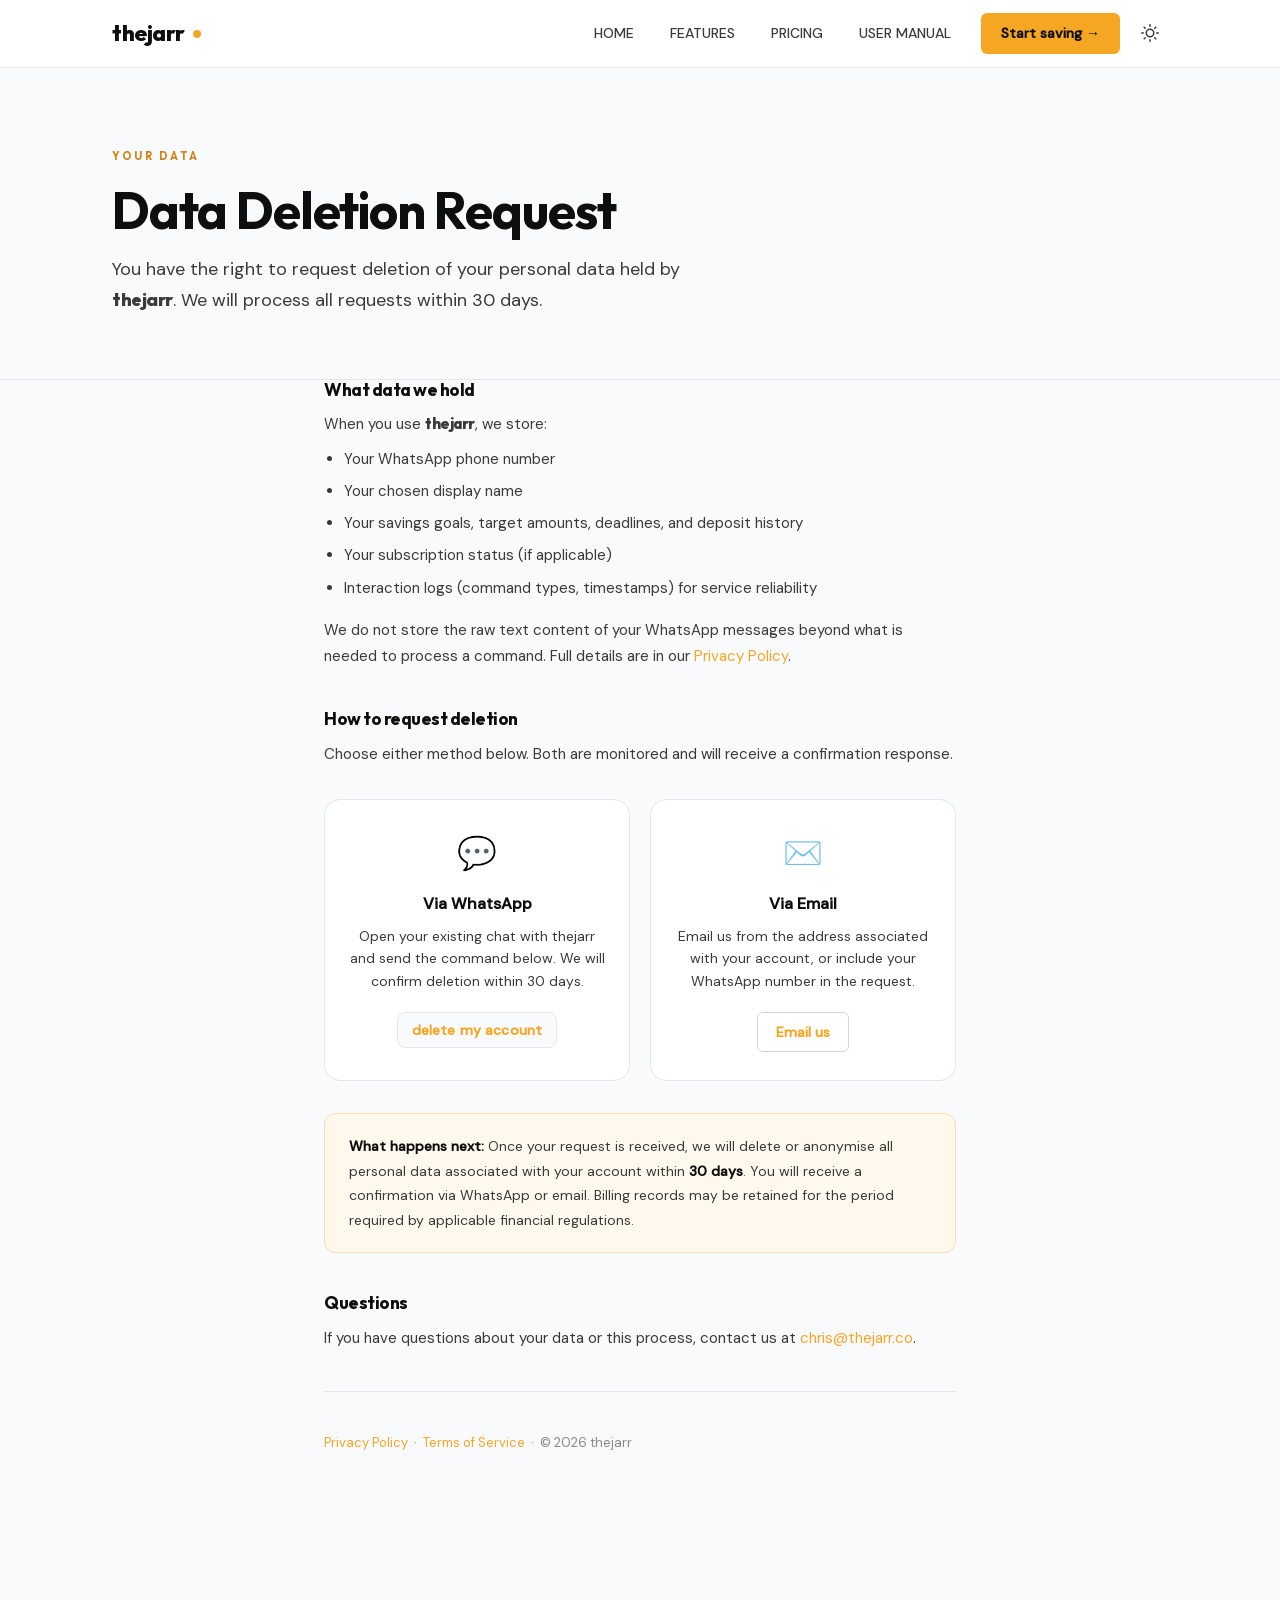
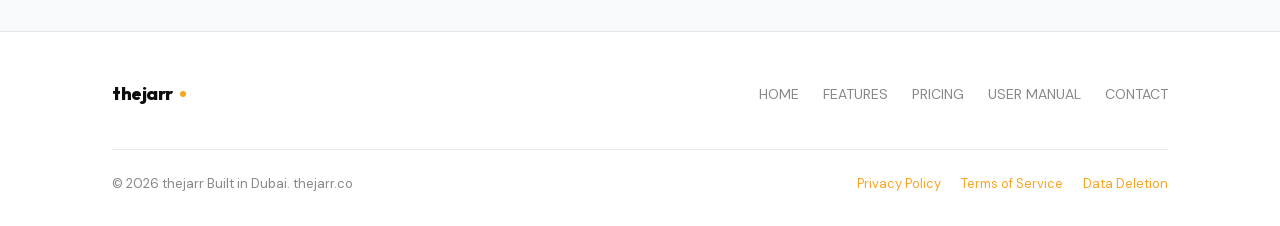
==== commit 581640db: "update user-manual" ====
--- a/data-deletion.html
+++ b/data-deletion.html
@@ -148,7 +148,7 @@
         <div class="dc-icon">✉️</div>
         <div class="dc-title">Via Email</div>
         <p class="dc-body">Email us from the address associated with your account, or include your WhatsApp number in the request.</p>
-        <a href="mailto:privacy@thejarr.co?subject=Data%20Deletion%20Request&body=Please%20delete%20all%20personal%20data%20associated%20with%20my%20account.%20My%20WhatsApp%20number%20is%3A%20" class="btn btn-secondary" style="font-size:14px; padding: 8px 18px;">Email us</a>
+        <a href="mailto:chris@thejarr.co?subject=Data%20Deletion%20Request&body=Please%20delete%20all%20personal%20data%20associated%20with%20my%20account.%20My%20WhatsApp%20number%20is%3A%20" class="btn btn-secondary" style="font-size:14px; padding: 8px 18px;">Email us</a>
       </div>
     </div>
 
@@ -161,7 +161,7 @@
     <h2 style="font-size:1.1rem; font-weight:700; color:var(--ink); margin: 40px 0 12px;">Questions</h2>
     <p>
       If you have questions about your data or this process, contact us at
-      <a href="mailto:privacy@thejarr.co">privacy@thejarr.co</a>.
+      <a href="mailto:chris@thejarr.co">chris@thejarr.co</a>.
     </p>
 
     <hr class="legal-divider" />
--- a/theme-dark.css
+++ b/theme-dark.css
@@ -45,22 +45,24 @@
 }
 
 /* ── Phone mockup — dark WhatsApp palette ───────────── */
-[data-theme="dark"] .phone-header {
-  background: #1f2c34;
-}
-[data-theme="dark"] .phone-screen {
-  background: #0d1821;
-}
+[data-theme="dark"] .phone-status-bar { background: #1f2c34; }
+[data-theme="dark"] .phone-header     { background: #1f2c34; }
+[data-theme="dark"] .phone-screen     { background: #0d1821; }
+[data-theme="dark"] .phone-input-bar  { background: #1a2a35; }
+[data-theme="dark"] .phone-input-field { background: #2a3a45; color: #6a8a9a; }
+[data-theme="dark"] .phone-home-indicator { background: #0d1821; }
 [data-theme="dark"] .bubble-in  { background: #202c33; color: #e9edef; }
 [data-theme="dark"] .bubble-out { background: #005c4b; color: #e9edef; }
 [data-theme="dark"] .bubble-time { color: rgba(255,255,255,0.45); }
 
 /* ── System preference (when no explicit toggle set) ── */
 @media (prefers-color-scheme: dark) {
-  :root:not([data-theme="light"]) .phone-header { background: #1f2c34; }
-  :root:not([data-theme="light"]) .phone-screen {
-    background: #0d1821;
-  }
+  :root:not([data-theme="light"]) .phone-status-bar  { background: #1f2c34; }
+  :root:not([data-theme="light"]) .phone-header      { background: #1f2c34; }
+  :root:not([data-theme="light"]) .phone-screen      { background: #0d1821; }
+  :root:not([data-theme="light"]) .phone-input-bar   { background: #1a2a35; }
+  :root:not([data-theme="light"]) .phone-input-field { background: #2a3a45; color: #6a8a9a; }
+  :root:not([data-theme="light"]) .phone-home-indicator { background: #0d1821; }
   :root:not([data-theme="light"]) .bubble-in  { background: #202c33; color: #e9edef; }
   :root:not([data-theme="light"]) .bubble-out { background: #005c4b; color: #e9edef; }
   :root:not([data-theme="light"]) .bubble-time { color: rgba(255,255,255,0.45); }
--- a/styles.css
+++ b/styles.css
@@ -223,6 +223,18 @@
   transition: background 0.15s;
 }
 .nav-mobile .nav-mobile-cta:hover { background: var(--amber-deep); color: #fff; }
+.theme-toggle-mobile {
+  width: 100%;
+  justify-content: flex-start;
+  gap: 10px;
+  padding: 12px 14px;
+  margin-top: 4px;
+  border-top: 1px solid var(--border);
+  border-radius: var(--radius-sm);
+  color: var(--ink-soft);
+}
+.theme-toggle-mobile .theme-toggle-label { font-size: 15px; font-weight: 500; }
+.theme-toggle-mobile:hover { background: var(--amber-glow); color: var(--ink); }
 
 /* ── Shared layout ───────────────────────────────────── */
 .container {
@@ -472,33 +484,70 @@
   align-items: center;
   position: relative;
 }
+/* ── iPhone frame ────────────────────────────────────── */
 .phone-frame {
   width: 360px;
-  background: var(--surface-inverse);
-  border-radius: 40px;
-  padding: 12px;
-  box-shadow: var(--shadow-lg), 0 0 0 1px rgba(255,255,255,0.05);
+  background: #1c1c1e;
+  border-radius: 54px;
+  padding: 13px;
   position: relative;
   z-index: 2;
-}
+  box-shadow:
+    inset 0 0 0 1px rgba(255,255,255,0.12),   /* inner rim highlight */
+    0 0 0 1px rgba(0,0,0,0.6),                /* outer rim */
+    0 40px 80px rgba(0,0,0,0.55),
+    0 16px 32px rgba(0,0,0,0.35);
+}
+
+
 .phone-screen {
   background: #e5ddd5;
-  border-radius: 30px;
+  border-radius: 42px;
   overflow: hidden;
-  min-height: 520px;
   display: flex;
   flex-direction: column;
-}
+  position: relative;
+}
+
+/* ── Status bar ──────────────────────────────────────── */
+.phone-status-bar {
+  display: flex;
+  justify-content: space-between;
+  align-items: center;
+  padding: 14px 22px 0;
+  font-size: 11px;
+  font-weight: 700;
+  color: #fff;
+  background: #075e54;
+  position: relative;
+  z-index: 5;
+}
+.phone-status-bar .status-time { font-size: 13px; }
+.phone-status-bar .status-icons { display: flex; align-items: center; gap: 5px; }
+
+/* ── Dynamic Island ──────────────────────────────────── */
+.phone-dynamic-island {
+  position: absolute;
+  top: 10px;
+  left: 50%;
+  transform: translateX(-50%);
+  width: 95px;
+  height: 30px;
+  background: #000;
+  border-radius: 20px;
+  z-index: 10;
+}
+
 .phone-header {
   background: #075e54;
-  padding: 16px;
-  display: flex;
-  align-items: center;
-  gap: 12px;
+  padding: 10px 14px 12px;
+  display: flex;
+  align-items: center;
+  gap: 10px;
 }
 .phone-avatar {
-  width: 36px;
-  height: 36px;
+  width: 34px;
+  height: 34px;
   border-radius: 50%;
   background: var(--amber);
   display: flex;
@@ -506,13 +555,46 @@
   justify-content: center;
   font-family: var(--font-display);
   font-weight: 800;
-  font-size: 14px;
+  font-size: 13px;
   color: var(--ink);
   flex-shrink: 0;
 }
-.phone-name { color: #fff; font-size: 15px; font-weight: 600; }
-.phone-status { color: rgba(255,255,255,0.65); font-size: 12px; }
-.chat-body { flex: 1; padding: 16px 12px; display: flex; flex-direction: column; gap: 8px; }
+.phone-name { color: #fff; font-size: 14px; font-weight: 600; }
+.phone-status { color: rgba(255,255,255,0.65); font-size: 11px; }
+
+.chat-body { flex: 1; padding: 12px 10px; display: flex; flex-direction: column; gap: 8px; }
+
+/* ── WhatsApp-style input bar ────────────────────────── */
+.phone-input-bar {
+  background: #f0f0f0;
+  padding: 8px 10px;
+  display: flex;
+  align-items: center;
+  gap: 8px;
+}
+.phone-input-field {
+  flex: 1;
+  background: #fff;
+  border-radius: 20px;
+  padding: 7px 12px;
+  font-size: 12px;
+  color: #aaa;
+}
+
+/* ── Home indicator ──────────────────────────────────── */
+.phone-home-indicator {
+  background: #e5ddd5;
+  padding: 8px 0 10px;
+  display: flex;
+  justify-content: center;
+}
+.phone-home-indicator::after {
+  content: '';
+  width: 110px;
+  height: 4px;
+  background: rgba(0,0,0,0.2);
+  border-radius: 4px;
+}
 .bubble {
   max-width: 80%;
   padding: 9px 13px;
@@ -611,7 +693,6 @@
   font-weight: 500;
   color: var(--ink-soft);
 }
-.flag { font-size: 18px; }
 
 /* ── How it works strip ───────────────────────────── */
 .how-strip {
@@ -723,7 +804,7 @@
 @media (max-width: 900px) {
   .hero { grid-template-columns: 1fr; gap: 40px; padding: 60px 0; }
   .hero-visual { justify-content: center; display: block; text-align: center; }
-  .phone-frame { width: 320px; display: inline-block; text-align: left; }
+  .phone-frame { width: 340px; display: inline-block; text-align: left; }
   .how-strip { grid-template-columns: 1fr; }
   .quote-grid { grid-template-columns: 1fr; }
   .cta-section { grid-template-columns: 1fr; padding: 48px 32px; }
@@ -1030,8 +1111,8 @@
   margin-top: 1px;
 }
 .plan-feature .check-green {
-  background: #e8f5f0;
-  color: var(--green);
+  background: var(--amber-pale);
+  color: var(--amber-deep);
 }
 
 /* ── Usage context calc ───────────────────────────── */
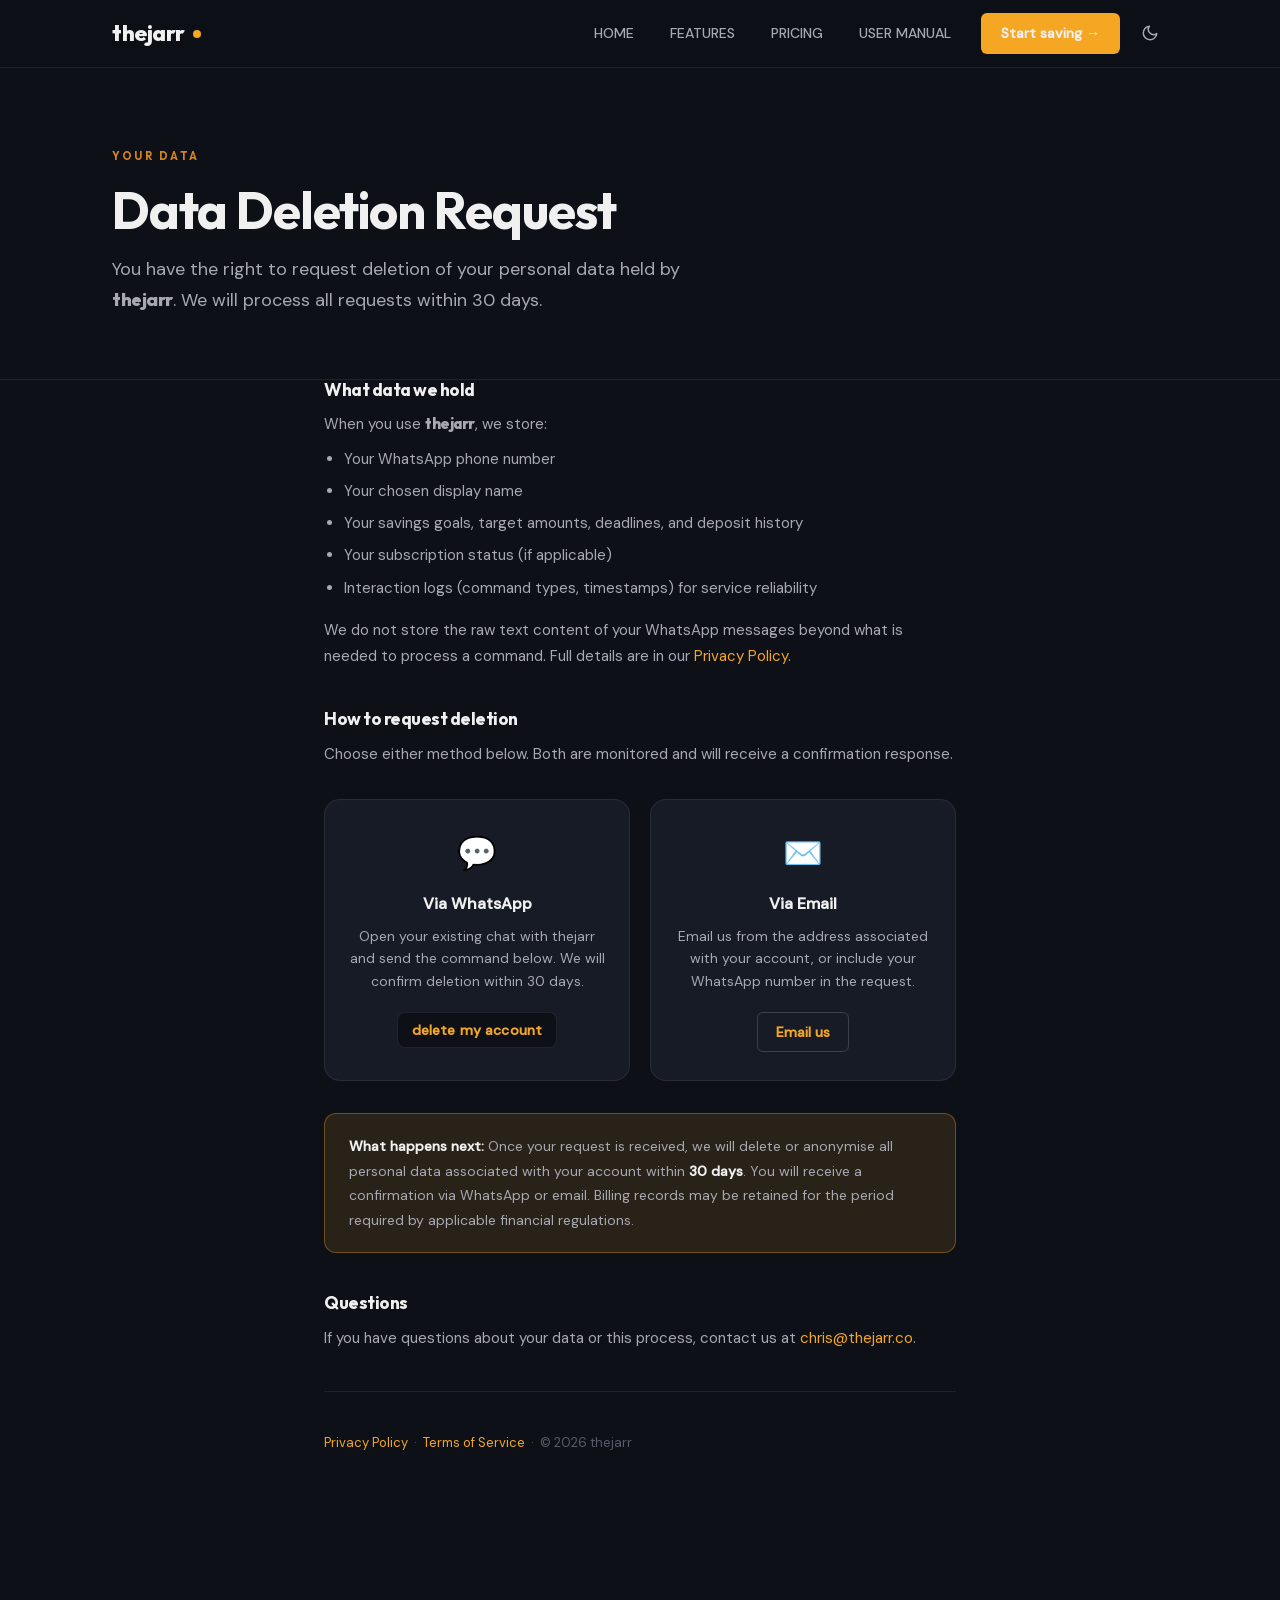
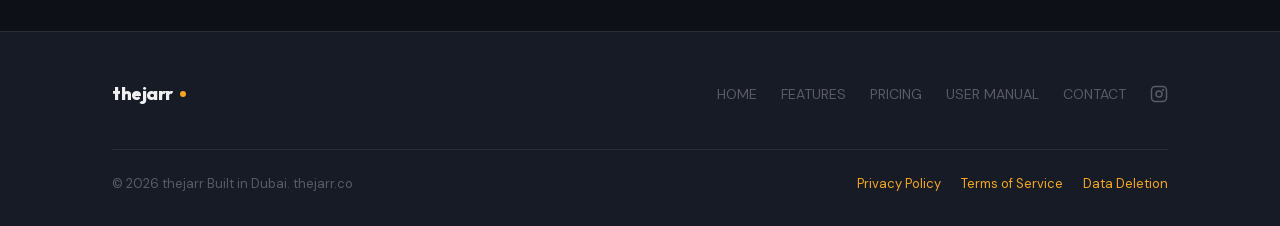
==== commit b528b4ff: "add goatcounter tracking" ====
--- a/data-deletion.html
+++ b/data-deletion.html
@@ -8,6 +8,7 @@
   <link rel="stylesheet" href="theme.css" />
   <link rel="stylesheet" href="theme-dark.css" />
   <link rel="stylesheet" href="styles.css" />
+  <script data-goatcounter="https://thejarr.goatcounter.com/count" async src="//gc.zgo.at/count.js"></script>
   <style>
     .legal-body {
       max-width: 680px;
--- a/styles.css
+++ b/styles.css
@@ -332,6 +332,7 @@
 .footer-links { display: flex; gap: 24px; }
 .footer-link { font-size: 14px; color: var(--ink-muted); transition: color 0.15s; }
 .footer-link:hover { color: var(--ink); }
+.footer-instagram { display: flex; align-items: center; }
 .footer-legal { font-size: 13px; color: var(--ink-muted); width: 100%; margin-top: 24px; padding-top: 24px; border-top: 1px solid var(--border); }
 
 /* ── Utility ──────────────────────────────────────────── */
@@ -549,14 +550,7 @@
   width: 34px;
   height: 34px;
   border-radius: 50%;
-  background: var(--amber);
-  display: flex;
-  align-items: center;
-  justify-content: center;
-  font-family: var(--font-display);
-  font-weight: 800;
-  font-size: 13px;
-  color: var(--ink);
+  object-fit: cover;
   flex-shrink: 0;
 }
 .phone-name { color: #fff; font-size: 14px; font-weight: 600; }
@@ -1000,12 +994,56 @@
    PRICING PAGE
 ═══════════════════════════════════════════════════════ */
 
+/* ── Coming soon wrapper ───────────────────────────── */
+/* To reveal plans: remove the `coming-soon-wrap` class from the wrapping div in pricing.html */
+.coming-soon-wrap {
+  position: relative;
+}
+.coming-soon-wrap .coming-soon-content {
+  filter: blur(12px);
+  opacity: 0.5;
+  pointer-events: none;
+  user-select: none;
+}
+.coming-soon-overlay {
+  position: absolute;
+  inset: 0;
+  z-index: 10;
+  display: flex;
+  flex-direction: column;
+  align-items: center;
+  justify-content: center;
+  gap: 16px;
+}
+.coming-soon-badge {
+  background: var(--ink);
+  color: var(--white);
+  font-size: 13px;
+  font-weight: 700;
+  letter-spacing: 0.08em;
+  text-transform: uppercase;
+  padding: 10px 28px;
+  border-radius: 999px;
+  box-shadow: var(--shadow-md);
+}
+.coming-soon-msg {
+  font-size: 15px;
+  color: var(--ink);
+  font-weight: 500;
+  text-align: center;
+  max-width: 320px;
+  background: var(--bg);
+  padding: 8px 20px;
+  border-radius: var(--radius);
+  border: 1.5px solid var(--border);
+}
+
 /* ── Pricing cards ────────────────────────────────── */
 .pricing-grid {
   display: grid;
-  grid-template-columns: 1fr 1fr;
+  grid-template-columns: 1fr 1fr 1fr;
   gap: 24px;
-  max-width: 820px;
+  max-width: 1140px;
   margin: 0 auto;
 }
 .pricing-card {
@@ -1016,6 +1054,8 @@
   position: relative;
   box-shadow: var(--shadow-sm);
   transition: box-shadow 0.2s, transform 0.2s;
+  display: flex;
+  flex-direction: column;
 }
 .pricing-card:hover { box-shadow: var(--shadow-md); transform: translateY(-2px); }
 .pricing-card.featured:hover { box-shadow: 0 0 0 4px var(--amber-glow), var(--shadow-lg); }
@@ -1075,7 +1115,7 @@
   color: var(--ink-muted);
   margin-bottom: 32px;
   line-height: 1.5;
-  min-height: 42px;
+  min-height: 72px;
 }
 .plan-cta { width: 100%; text-align: center; justify-content: center; border-radius: var(--radius-sm); }
 .plan-features {
@@ -1086,6 +1126,7 @@
   display: flex;
   flex-direction: column;
   gap: 14px;
+  flex: 1;
 }
 .plan-feature {
   display: flex;
